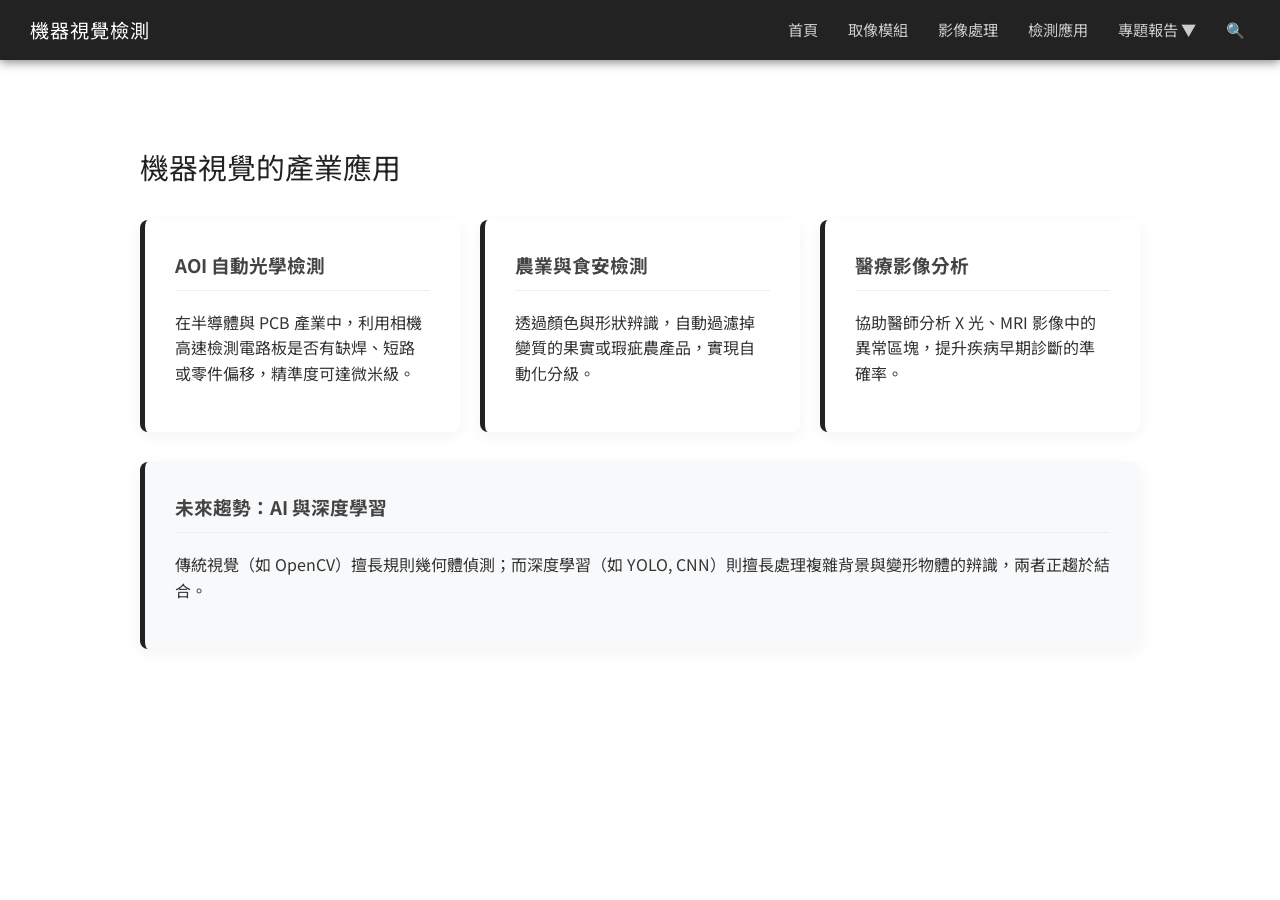
==== application.html @ 8b56d383 "Add files via upload" ====
<!DOCTYPE html>
<html lang="zh-TW">
<head>
  <meta charset="UTF-8">
  <meta name="viewport" content="width=device-width, initial-scale=1.0">
  <title>檢測應用 - 機器視覺檢測</title>
  <link rel="stylesheet" href="style.css">
  <link href="https://fonts.googleapis.com/css2?family=Noto+Sans+TC:wght@400;700&display=swap" rel="stylesheet">
</head>
<body>

  <nav class="navbar">
    <div class="logo">機器視覺檢測</div>
    <div class="hamburger" onclick="toggleMenu()">
      <span></span>
      <span></span>
      <span></span>
    </div>
    <ul class="nav-links" id="navLinks">
      <li><a href="index.html">首頁</a></li>
      <li><a href="module.html">取像模組</a></li>
      <li><a href="processing.html">影像處理</a></li>
      <li><a href="application.html">檢測應用</a></li>
      <li class="dropdown">
        <a href="report.html" class="dropdown-toggle">專題報告 <span>▼</span></a>
        <ul class="dropdown-menu">
          <li><a href="report.html#item1">檢測物件</a></li>
          <li><a href="report.html#item2">檢測方法</a></li>
          <li><a href="report.html#item3">檢測流程</a></li>
          <li><a href="report.html#item4">影像處理</a></li>
          <li><a href="report.html#item5">檢測結果</a></li>
          <li><a href="report.html#item6">專題應用</a></li>
          <li><a href="report.html#item7">課程相關</a></li>
          <li><a href="report.html#item8">心得&貢獻</a></li>
          <li><a href="report.html#item9">參考資料</a></li>
          </ul>
      </li>
      <li><a href="#search" class="search-icon">🔍</a></li>
    </ul>
  </nav>

  <section class="content-section">
    <div class="container">
        <h2 class="section-title">機器視覺的產業應用</h2>
        
        <div class="tech-grid">
            <div class="info-card">
                <h3>AOI 自動光學檢測</h3>
                <p>在半導體與 PCB 產業中，利用相機高速檢測電路板是否有缺焊、短路或零件偏移，精準度可達微米級。</p>
            </div>
            <div class="info-card">
                <h3>農業與食安檢測</h3>
                <p>透過顏色與形狀辨識，自動過濾掉變質的果實或瑕疵農產品，實現自動化分級。</p>
            </div>
            <div class="info-card">
                <h3>醫療影像分析</h3>
                <p>協助醫師分析 X 光、MRI 影像中的異常區塊，提升疾病早期診斷的準確率。</p>
            </div>
        </div>

        <div class="info-card" style="background-color: #f8f9fa;">
            <h3>未來趨勢：AI 與深度學習</h3>
            <p>傳統視覺（如 OpenCV）擅長規則幾何體偵測；而深度學習（如 YOLO, CNN）則擅長處理複雜背景與變形物體的辨識，兩者正趨於結合。</p>
        </div>
    </div>
  </section>

  <script src="script.js"></script>
</body>
</html>
---- style.css ----
/* --- 全域設定 --- */
:root {
    --nav-bg: #222222; /* 導覽列深色背景 */
    --nav-text: #FFFFFF; /* 導覽列文字顏色 */
    --bg-color: #FFFFFF; /* 網頁主要白底 */
    --text-color: #333333; /* 內文深灰 */
    --nav-height: 60px; /* 稍微調低導覽列高度 */
}

body {
    font-family: 'Noto Sans TC', 'Nunito', sans-serif;
    margin: 0;
    padding: 0;
    background-color: var(--bg-color);
    color: var(--text-color);
    line-height: 1.6;
    padding-top: var(--nav-height); 
}

h1, h2, h3 {
    font-weight: 700;
    color: #222222;
}

img {
    max-width: 100%;
}

/* --- 導覽列 (Navbar) --- */
.navbar {
    position: fixed;
    top: 0;
    width: 100%;
    height: var(--nav-height);
    background-color: var(--nav-bg); /* 改為深色 */
    box-shadow: 0 2px 10px rgba(0,0,0,0.5);
    display: flex;
    justify-content: space-between;
    align-items: center;
    padding: 0 30px;
    box-sizing: border-box;
    z-index: 1000;
}

.logo {
    font-size: 1.2rem;
    font-weight: 400; /* 配合原圖，字體不用太粗 */
    color: var(--nav-text);
    letter-spacing: 1px;
}

.nav-links {
    list-style: none;
    display: flex;
    align-items: center;
    margin: 0;
    padding: 0;
}

.nav-links li {
    margin-left: 20px;
}

.nav-links a {
    text-decoration: none;
    color: #cccccc; /* 淺灰色 */
    font-size: 0.95rem;
    transition: color 0.3s;
    padding: 10px 5px;
}

.nav-links a:hover {
    color: var(--nav-text); /* hover時變純白 */
}

/* --- 下拉式選單 (Dropdown) --- */
.dropdown {
    position: relative;
}

.dropdown-menu {
    display: none; /* 預設隱藏 */
    position: absolute;
    top: 100%; /* 貼齊選單底部 */
    right: 0; /* 靠右對齊 */
    background-color: #333333; /* 下拉選單深灰色背景 */
    min-width: 150px;
    list-style: none;
    padding: 10px 0;
    margin: 0;
    box-shadow: 0 4px 12px rgba(0,0,0,0.4);
}

.dropdown:hover .dropdown-menu {
    display: block; /* 滑鼠移入時顯示 */
}

.dropdown-menu li {
    margin: 0; /* 清除繼承的 margin */
}

.dropdown-menu a {
    display: block;
    padding: 12px 20px;
    font-size: 0.9rem;
    color: #dddddd;
    transition: background-color 0.2s;
}

.dropdown-menu a:hover {
    background-color: #444444; /* hover時子選單背景變色 */
    color: #ffffff;
}

.search-icon {
    font-size: 1.1rem;
}

/* --- 漢堡按鈕樣式 (手機版) --- */
.hamburger {
    display: none; 
    cursor: pointer;
}

.hamburger span {
    display: block;
    width: 25px;
    height: 3px;
    margin: 5px;
    background-color: var(--nav-text); /* 配合深色背景改為白色 */
    transition: all 0.3s;
}

/* --- Hero 區塊 (打字機背景) --- */
.hero-section {
    /* 請準備一張打字機的圖片，並替換 url 裡面的路徑 */
    /* linear-gradient 用來加上一層半透明黑底，讓白色文字更清楚 */
    background-image: linear-gradient(rgba(0, 0, 0, 0.4), rgba(0, 0, 0, 0.4)), 
                      url('images/index1.jpg');
    background-size: cover;
    background-position: center;
    text-align: center;
    padding: 150px 20px; /* 加大上下間距，製造大圖感 */
}

.hero-section h1 {
    font-size: 3.5rem;
    color: #FFFFFF;
    font-weight: 400;
    letter-spacing: 5px;
    line-height: 1.4;
    text-shadow: 2px 2px 8px rgba(0,0,0,0.5); /* 增加文字陰影避免看不清 */
}

/* --- 簡報與一般內容區塊 --- */
.content-section {
    padding: 60px 20px;
}

.container {
    max-width: 1000px;
    margin: 0 auto;
}

.section-title {
    font-size: 1.8rem;
    margin-bottom: 30px;
    font-weight: normal;
}

/* --- 頁尾 --- */
footer {
    text-align: center;
    padding: 30px;
    background-color: #f5f5f5;
    color: #888;
    font-size: 0.9rem;
    border-top: 1px solid #ddd;
}

/* --- 手機版 RWD --- */
@media (max-width: 768px) {
    .hamburger {
        display: block;
    }

    .nav-links {
        position: fixed;
        right: -100%; 
        top: var(--nav-height);
        height: calc(100vh - var(--nav-height));
        background-color: var(--nav-bg);
        flex-direction: column;
        width: 100%;
        padding-top: 20px;
        transition: transform 0.3s ease-in-out;
    }

    .nav-links.active {
        transform: translateX(-100%);
    }

    .nav-links li {
        margin: 15px 0;
        text-align: center;
    }
    
    .dropdown-menu {
        position: static; /* 手機版展開在選單內 */
        box-shadow: none;
        background-color: #1a1a1a;
    }

    .hero-section h1 {
        font-size: 2.5rem;
    }
}

.info-card {
    background: #fff;
    border-radius: 8px;
    box-shadow: 0 4px 15px rgba(0,0,0,0.05);
    padding: 30px;
    margin-bottom: 30px;
    border-left: 5px solid var(--nav-bg); /* 使用導覽列深色作為點綴 */
}

.info-card h3 {
    margin-top: 0;
    color: #444;
    border-bottom: 1px solid #eee;
    padding-bottom: 10px;
}

.tech-grid {
    display: grid;
    grid-template-columns: repeat(auto-fit, minmax(300px, 1fr));
    gap: 20px;
    margin-top: 20px;
}

.step-number {
    display: inline-block;
    width: 30px;
    height: 30px;
    background-color: var(--nav-bg);
    color: white;
    text-align: center;
    line-height: 30px;
    border-radius: 50%;
    margin-right: 10px;
}

.code-snippet {
    background: #2d2d2d;
    color: #ccc;
    padding: 15px;
    border-radius: 5px;
    font-family: 'Courier New', Courier, monospace;
    font-size: 0.9rem;
    overflow-x: auto;
}

/* 用於展示處理流程的 Grid 容器 */
.process-grid {
    display: grid;
    grid-template-columns: repeat(auto-fit, minmax(200px, 1fr));
    gap: 15px;
    margin: 20px 0;
}

/* 單個處理步驟的圖片與文字框 */
.process-step {
    border: 1px solid #ddd;
    border-radius: 5px;
    padding: 10px;
    text-align: center;
    background-color: #fcfcfc;
}

.process-step img {
    max-width: 100%;
    height: auto;
    border-radius: 3px;
    margin-bottom: 8px;
}

.process-step p {
    font-size: 0.85rem;
    color: #666;
    margin: 0;
}

/* 示意圖 (Diagram) 的專用容器 */
.diagram-container {
    text-align: center;
    margin: 25px 0;
    padding: 15px;
    background: #fdfdfd;
    border: 1px dashed #ccc;
    border-radius: 8px;
}

.diagram-container img {
    max-width: 80%; /* 示意圖不要過大 */
    height: auto;
}

.diagram-caption {
    font-size: 0.9rem;
    color: var(--nav-bg); /* 使用導覽列深色 */
    margin-top: 10px;
    font-weight: bold;
}

.target-dice-img {
    width: 300px;         /* 你可以根據需求調整寬度，例如 250px 或 400px */
    height: auto;         /* 這會確保圖片根據寬度等比例縮放，不會變形 */
    display: block;       /* 讓圖片成為塊級元素 */
    margin: 10px auto;    /* 置中對齊，並保有上下間距 */
    border-radius: 8px;   /* 選擇性：加上圓角讓視覺更柔和 */
    box-shadow: 0 4px 8px rgba(0,0,0,0.1); /* 選擇性：加上淡淡的陰影增加質感 */
}
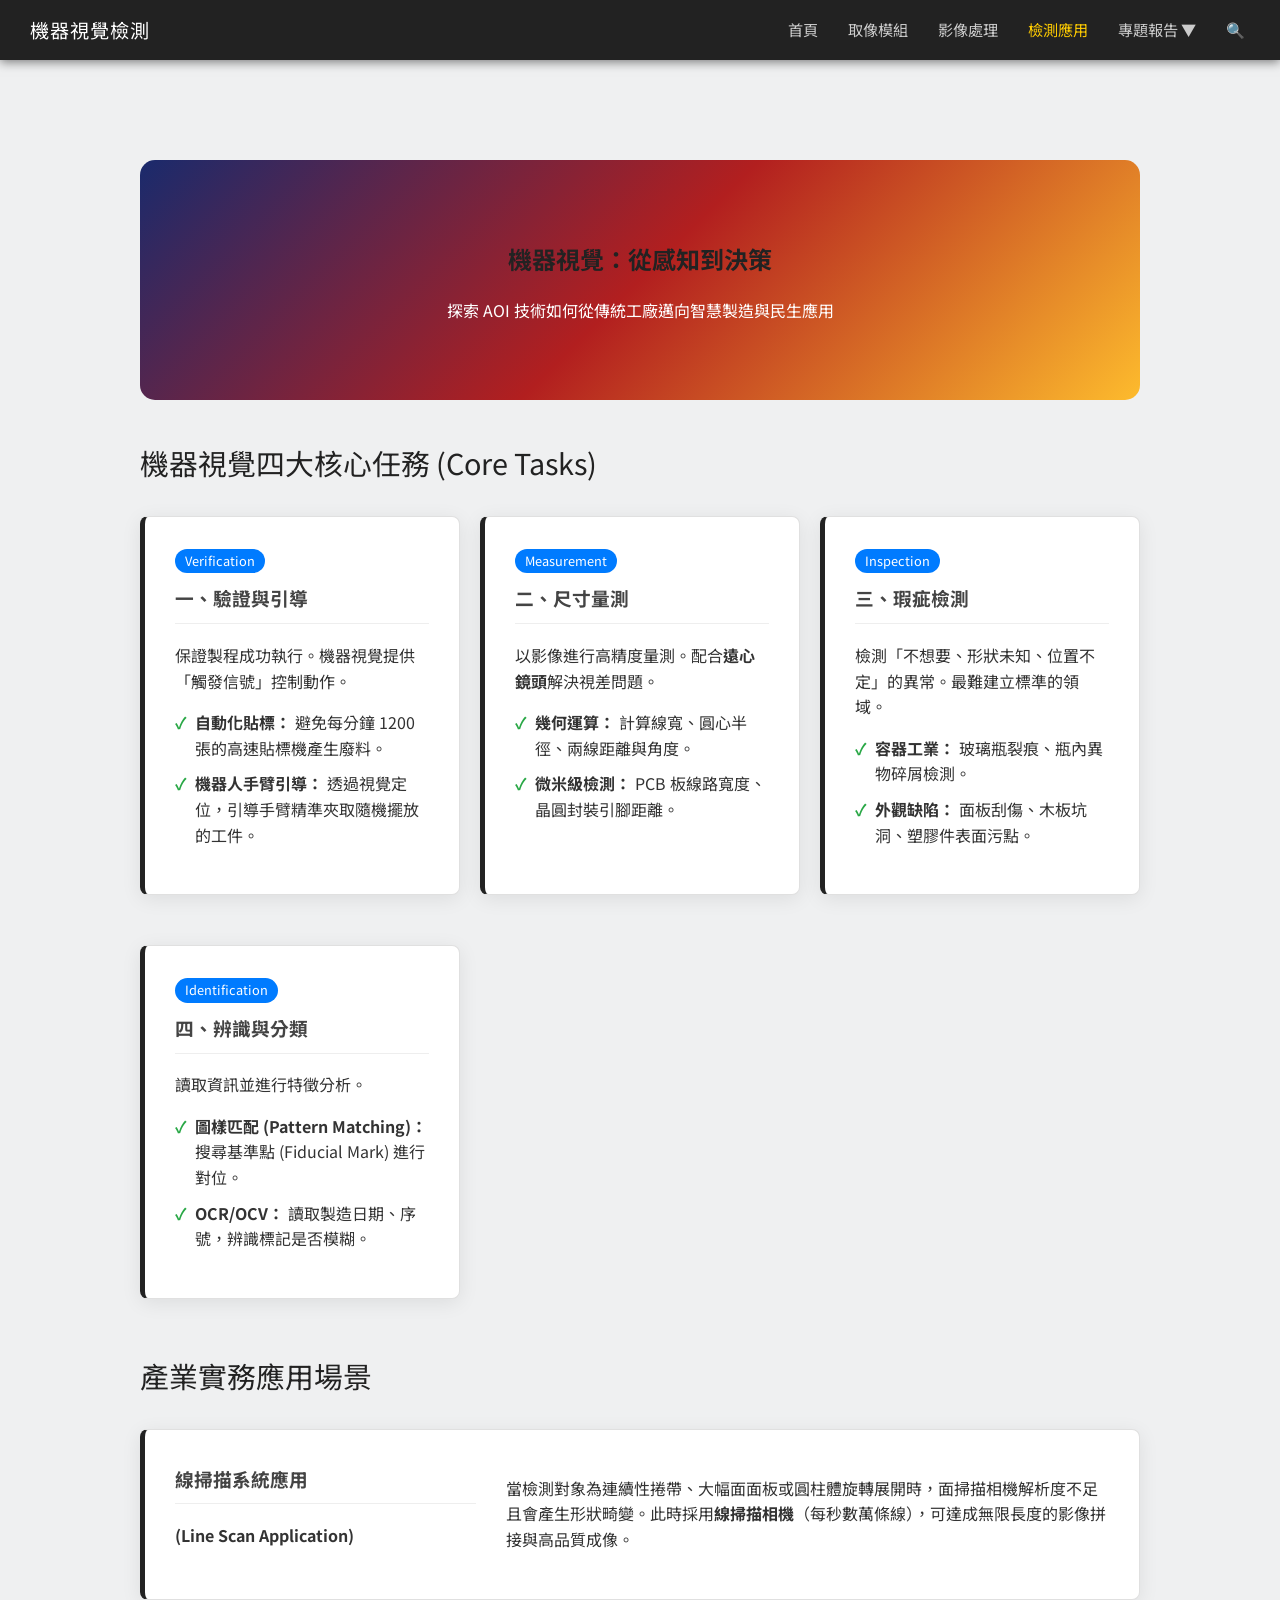
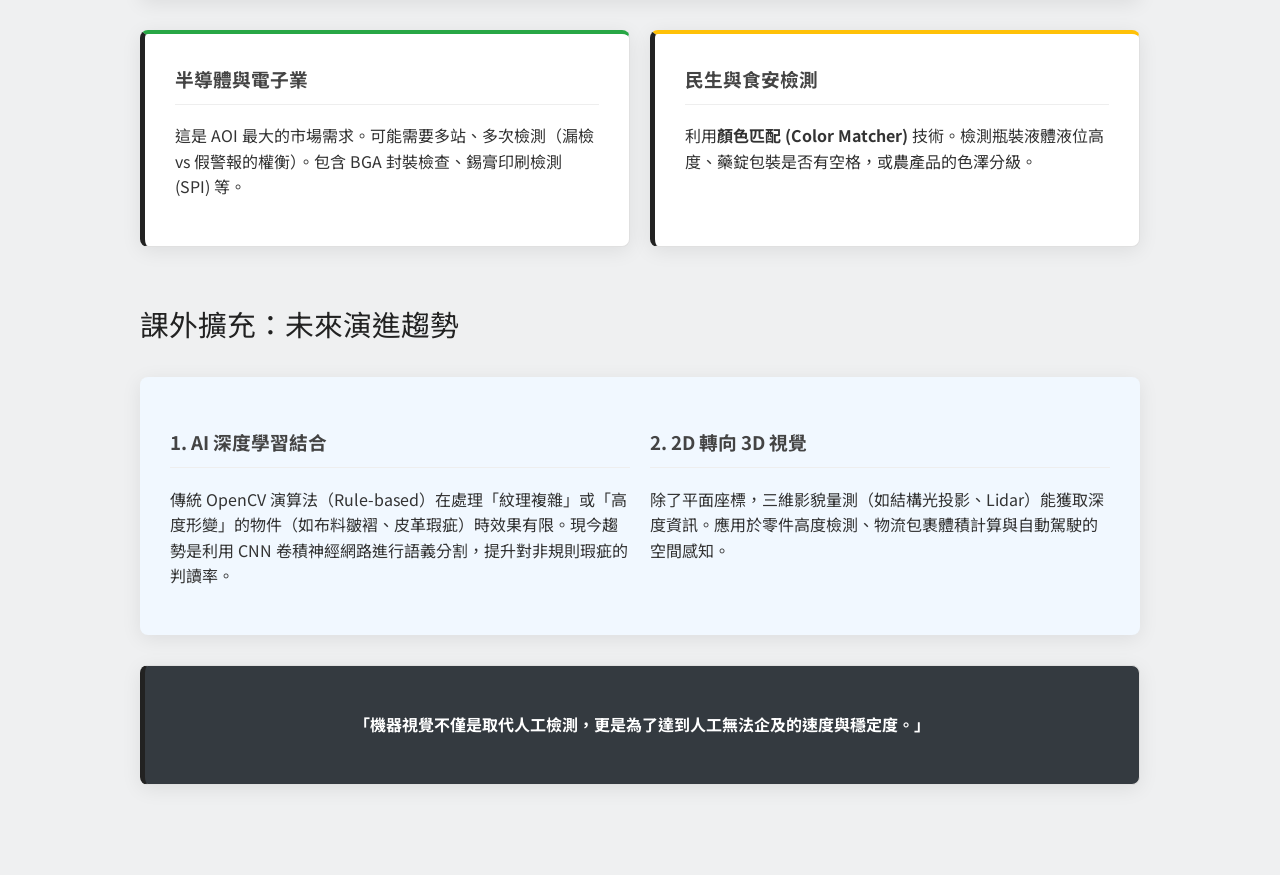
==== commit 4f2d1b77: "Add files via upload" ====
--- a/application.html
+++ b/application.html
@@ -6,6 +6,13 @@
   <title>檢測應用 - 機器視覺檢測</title>
   <link rel="stylesheet" href="style.css">
   <link href="https://fonts.googleapis.com/css2?family=Noto+Sans+TC:wght@400;700&display=swap" rel="stylesheet">
+  <style>
+    .application-header { background: linear-gradient(135deg, #1a2a6c, #b21f1f, #fdbb2d); color: white; padding: 60px 0; text-align: center; border-radius: 15px; margin-bottom: 40px; }
+    .status-badge { display: inline-block; padding: 2px 10px; border-radius: 20px; font-size: 0.8rem; background: #007bff; color: white; margin-bottom: 10px; }
+    .industry-list { list-style: none; padding: 0; }
+    .industry-list li { padding-left: 20px; position: relative; margin-bottom: 10px; }
+    .industry-list li::before { content: '✓'; position: absolute; left: 0; color: #28a745; font-weight: bold; }
+  </style>
 </head>
 <body>
 
@@ -20,7 +27,7 @@
       <li><a href="index.html">首頁</a></li>
       <li><a href="module.html">取像模組</a></li>
       <li><a href="processing.html">影像處理</a></li>
-      <li><a href="application.html">檢測應用</a></li>
+      <li><a href="application.html" style="color: #ffcc00;">檢測應用</a></li>
       <li class="dropdown">
         <a href="report.html" class="dropdown-toggle">專題報告 <span>▼</span></a>
         <ul class="dropdown-menu">
@@ -33,35 +40,105 @@
           <li><a href="report.html#item7">課程相關</a></li>
           <li><a href="report.html#item8">心得&貢獻</a></li>
           <li><a href="report.html#item9">參考資料</a></li>
-          </ul>
+        </ul>
       </li>
       <li><a href="#search" class="search-icon">🔍</a></li>
     </ul>
   </nav>
 
-  <section class="content-section">
+  <section class="content-section" style="margin-top: 40px;">
     <div class="container">
-        <h2 class="section-title">機器視覺的產業應用</h2>
-        
-        <div class="tech-grid">
-            <div class="info-card">
-                <h3>AOI 自動光學檢測</h3>
-                <p>在半導體與 PCB 產業中，利用相機高速檢測電路板是否有缺焊、短路或零件偏移，精準度可達微米級。</p>
-            </div>
-            <div class="info-card">
-                <h3>農業與食安檢測</h3>
-                <p>透過顏色與形狀辨識，自動過濾掉變質的果實或瑕疵農產品，實現自動化分級。</p>
-            </div>
-            <div class="info-card">
-                <h3>醫療影像分析</h3>
-                <p>協助醫師分析 X 光、MRI 影像中的異常區塊，提升疾病早期診斷的準確率。</p>
-            </div>
+      
+      <div class="application-header">
+        <h1>機器視覺：從感知到決策</h1>
+        <p>探索 AOI 技術如何從傳統工廠邁向智慧製造與民生應用</p>
+      </div>
+
+      <h2 class="section-title">機器視覺四大核心任務 (Core Tasks)</h2>
+      <div class="tech-grid">
+        <div class="info-card">
+          <div class="status-badge">Verification</div>
+          <h3>一、驗證與引導</h3>
+          <p>保證製程成功執行。機器視覺提供「觸發信號」控制動作。</p>
+          <ul class="industry-list">
+            <li><strong>自動化貼標：</strong> 避免每分鐘 1200 張的高速貼標機產生廢料。</li>
+            <li><strong>機器人手臂引導：</strong> 透過視覺定位，引導手臂精準夾取隨機擺放的工件。</li>
+          </ul>
         </div>
 
-        <div class="info-card" style="background-color: #f8f9fa;">
-            <h3>未來趨勢：AI 與深度學習</h3>
-            <p>傳統視覺（如 OpenCV）擅長規則幾何體偵測；而深度學習（如 YOLO, CNN）則擅長處理複雜背景與變形物體的辨識，兩者正趨於結合。</p>
+        <div class="info-card">
+          <div class="status-badge">Measurement</div>
+          <h3>二、尺寸量測</h3>
+          <p>以影像進行高精度量測。配合<strong>遠心鏡頭</strong>解決視差問題。</p>
+          <ul class="industry-list">
+            <li><strong>幾何運算：</strong> 計算線寬、圓心半徑、兩線距離與角度。</li>
+            <li><strong>微米級檢測：</strong> PCB 板線路寬度、晶圓封裝引腳距離。</li>
+          </ul>
         </div>
+
+        <div class="info-card">
+          <div class="status-badge">Inspection</div>
+          <h3>三、瑕疵檢測</h3>
+          <p>檢測「不想要、形狀未知、位置不定」的異常。最難建立標準的領域。</p>
+          <ul class="industry-list">
+            <li><strong>容器工業：</strong> 玻璃瓶裂痕、瓶內異物碎屑檢測。</li>
+            <li><strong>外觀缺陷：</strong> 面板刮傷、木板坑洞、塑膠件表面污點。</li>
+          </ul>
+        </div>
+
+        <div class="info-card">
+          <div class="status-badge">Identification</div>
+          <h3>四、辨識與分類</h3>
+          <p>讀取資訊並進行特徵分析。</p>
+          <ul class="industry-list">
+            <li><strong>圖樣匹配 (Pattern Matching)：</strong> 搜尋基準點 (Fiducial Mark) 進行對位。</li>
+            <li><strong>OCR/OCV：</strong> 讀取製造日期、序號，辨識標記是否模糊。</li>
+          </ul>
+        </div>
+      </div>
+
+      <h2 class="section-title">產業實務應用場景</h2>
+      <div class="info-card">
+        <div style="display: grid; grid-template-columns: 1fr 2fr; gap: 30px; align-items: center;">
+          <div>
+            <h3>線掃描系統應用</h3>
+            <p><strong>(Line Scan Application)</strong></p>
+          </div>
+          <div>
+            <p>當檢測對象為連續性捲帶、大幅面面板或圓柱體旋轉展開時，面掃描相機解析度不足且會產生形狀畸變。此時採用<strong>線掃描相機</strong>（每秒數萬條線），可達成無限長度的影像拼接與高品質成像。</p>
+          </div>
+        </div>
+      </div>
+
+      <div class="tech-grid">
+        <div class="info-card" style="border-top: 4px solid #28a745;">
+          <h3>半導體與電子業</h3>
+          <p>這是 AOI 最大的市場需求。可能需要多站、多次檢測（漏檢 vs 假警報的權衡）。包含 BGA 封裝檢查、錫膏印刷檢測 (SPI) 等。</p>
+        </div>
+        <div class="info-card" style="border-top: 4px solid #ffc107;">
+          <h3>民生與食安檢測</h3>
+          <p>利用<strong>顏色匹配 (Color Matcher)</strong> 技術。檢測瓶裝液體液位高度、藥錠包裝是否有空格，或農產品的色澤分級。</p>
+        </div>
+      </div>
+
+      <h2 class="section-title">課外擴充：未來演進趨勢</h2>
+      <div class="info-card" style="background-color: #f1f8ff; border: none;">
+        <div class="tech-grid">
+          <div>
+            <h3>1. AI 深度學習結合</h3>
+            <p>傳統 OpenCV 演算法（Rule-based）在處理「紋理複雜」或「高度形變」的物件（如布料皺褶、皮革瑕疵）時效果有限。現今趨勢是利用 CNN 卷積神經網路進行語義分割，提升對非規則瑕疵的判讀率。</p>
+          </div>
+          <div>
+            <h3>2. 2D 轉向 3D 視覺</h3>
+            <p>除了平面座標，三維影貌量測（如結構光投影、Lidar）能獲取深度資訊。應用於零件高度檢測、物流包裹體積計算與自動駕駛的空間感知。</p>
+          </div>
+        </div>
+      </div>
+
+      <div class="info-card" style="background: #343a40; color: #fff; text-align: center;">
+        <p><strong>「機器視覺不僅是取代人工檢測，更是為了達到人工無法企及的速度與穩定度。」</strong></p>
+      </div>
+
     </div>
   </section>
 
--- a/style.css
+++ b/style.css
@@ -11,7 +11,7 @@
     font-family: 'Noto Sans TC', 'Nunito', sans-serif;
     margin: 0;
     padding: 0;
-    background-color: var(--bg-color);
+    background-color: #eff0f1;
     color: var(--text-color);
     line-height: 1.6;
     padding-top: var(--nav-height); 
@@ -217,12 +217,19 @@
 }
 
 .info-card {
-    background: #fff;
+    background-color: #ffffff; /* 確保卡片是純白色 */
+    border: 1px solid #e0e0e0; /* 加上極淺的灰色邊框 */
     border-radius: 8px;
-    box-shadow: 0 4px 15px rgba(0,0,0,0.05);
+    box-shadow: 0 4px 20px rgba(0, 0, 0, 0.08); /* 放大陰影範圍，但顏色放輕 */
     padding: 30px;
     margin-bottom: 30px;
-    border-left: 5px solid var(--nav-bg); /* 使用導覽列深色作為點綴 */
+    border-left: 5px solid var(--nav-bg); /* 保留原本的左側裝飾線 */
+}
+
+.info-card:hover {
+    transform: translateY(-5px); /* 卡片微幅上移 */
+    box-shadow: 0 12px 30px rgba(0, 0, 0, 0.15); /* 陰影變得更大更深 */
+    transition: all 0.3s ease; /* 讓動畫過渡更滑順 */
 }
 
 .info-card h3 {
@@ -320,4 +327,191 @@
     margin: 10px auto;    /* 置中對齊，並保有上下間距 */
     border-radius: 8px;   /* 選擇性：加上圓角讓視覺更柔和 */
     box-shadow: 0 4px 8px rgba(0,0,0,0.1); /* 選擇性：加上淡淡的陰影增加質感 */
+}
+
+.spec-table {
+    width: 100%;
+    border-collapse: collapse;
+    margin: 20px 0;
+    background: #fff;
+}
+.spec-table th, .spec-table td {
+    border: 1px solid #ddd;
+    padding: 12px;
+    text-align: left;
+}
+.spec-table th {
+    background-color: var(--nav-bg);
+    color: white;
+}
+.formula-card {
+    background: #f4f4f4;
+    padding: 20px;
+    border-radius: 8px;
+    text-align: center;
+    margin: 20px 0;
+    border: 1px solid #ddd;
+}
+.highlight-text {
+    color: #d9534f;
+    font-weight: bold;
+}
+
+/* ==========================================
+   全新模組標頭 (Dashboard Style Hero)
+   ========================================== */
+.module-hero-card {
+    position: relative;
+    background: #ffffff;
+    max-width: 1100px; /* 限制最大寬度，避免左右拉太開 */
+    margin: 40px auto;
+    padding: 50px 40px;
+    border-radius: 24px;
+    box-shadow: 0 10px 40px rgba(0, 0, 0, 0.04); /* 高級的超柔和陰影 */
+    border: 1px solid #f1f5f9;
+    overflow: hidden;
+}
+
+/* 現代科技感：點陣背景 */
+.module-hero-bg-dots {
+    position: absolute;
+    top: 0; left: 0; right: 0; bottom: 0;
+    background-image: radial-gradient(#cbd5e1 1.5px, transparent 1.5px);
+    background-size: 24px 24px;
+    opacity: 0.3;
+    pointer-events: none;
+}
+
+.relative-z {
+    position: relative;
+    z-index: 2;
+}
+
+/* 麵包屑美化 */
+.breadcrumb {
+    font-size: 0.9rem;
+    font-weight: 500;
+    margin-bottom: 25px;
+    color: #94a3b8;
+}
+.breadcrumb a {
+    color: #475569;
+    text-decoration: none;
+    transition: color 0.2s;
+}
+.breadcrumb a:hover { color: #475569; }
+.breadcrumb .divider { margin: 0 8px; color: #cbd5e1; }
+.breadcrumb .current { color: #475569; }
+
+/* 左右排版對齊 */
+.module-hero-content {
+    display: flex;
+    justify-content: space-between;
+    align-items: center;
+    gap: 40px;
+}
+
+.hero-text-area {
+    flex: 1;
+}
+
+/* 精緻的小標籤 */
+.tech-tag {
+    display: inline-block;
+    background: linear-gradient(135deg, #eff6ff 0%, #e0e7ff 100%);
+    color: #3b82f6;
+    padding: 6px 16px;
+    border-radius: 20px;
+    font-size: 0.85rem;
+    font-weight: 800;
+    letter-spacing: 0.5px;
+    margin-bottom: 15px;
+    border: 1px solid #bfdbfe;
+}
+
+/* 標題與漸層文字 */
+.page-title {
+    font-size: 2.8rem;
+    font-weight: 800;
+    color: #0f172a;
+    margin: 0 0 15px 0;
+    line-height: 1.2;
+}
+.gradient-text {
+    background: linear-gradient(135deg, #2563eb, #8b5cf6); /* 藍轉紫的漸層 */
+    -webkit-background-clip: text; /* 針對 WebKit 核心瀏覽器 */
+    background-clip: text;
+    -webkit-text-fill-color: transparent;
+}
+
+.page-subtitle {
+    font-size: 1.15rem;
+    color: #64748b;
+    line-height: 1.6;
+    max-width: 600px;
+    margin: 0;
+}
+
+/* --- 右側數據卡片區 --- */
+.hero-stats-area {
+    display: flex;
+    flex-direction: column;
+    gap: 15px;
+    min-width: 280px;
+}
+
+.stat-mini-card {
+    display: flex;
+    align-items: center;
+    background: #f8fafc;
+    padding: 16px 20px;
+    border-radius: 16px;
+    border: 1px solid #e2e8f0;
+    transition: all 0.3s ease;
+}
+.stat-mini-card:hover {
+    transform: translateX(-5px); /* 滑鼠游標移過去會往左浮動 */
+    background: #ffffff;
+    box-shadow: 0 10px 20px rgba(0,0,0,0.05);
+    border-color: #cbd5e1;
+}
+
+.stat-icon {
+    font-size: 2rem;
+    margin-right: 15px;
+    background: #ffffff;
+    padding: 10px;
+    border-radius: 12px;
+    box-shadow: 0 2px 10px rgba(0,0,0,0.02);
+}
+
+.stat-info {
+    display: flex;
+    flex-direction: column;
+}
+
+.stat-value {
+    font-size: 1.1rem;
+    font-weight: 800;
+    color: #1e293b;
+}
+
+.stat-label {
+    font-size: 0.85rem;
+    color: #64748b;
+    margin-top: 2px;
+}
+
+/* 手機版適應 */
+@media (max-width: 850px) {
+    .module-hero-content {
+        flex-direction: column;
+        align-items: flex-start;
+    }
+    .hero-stats-area {
+        width: 100%;
+        flex-direction: row;
+        flex-wrap: wrap;
+    }
+    .stat-mini-card { flex: 1; min-width: 200px; }
 }
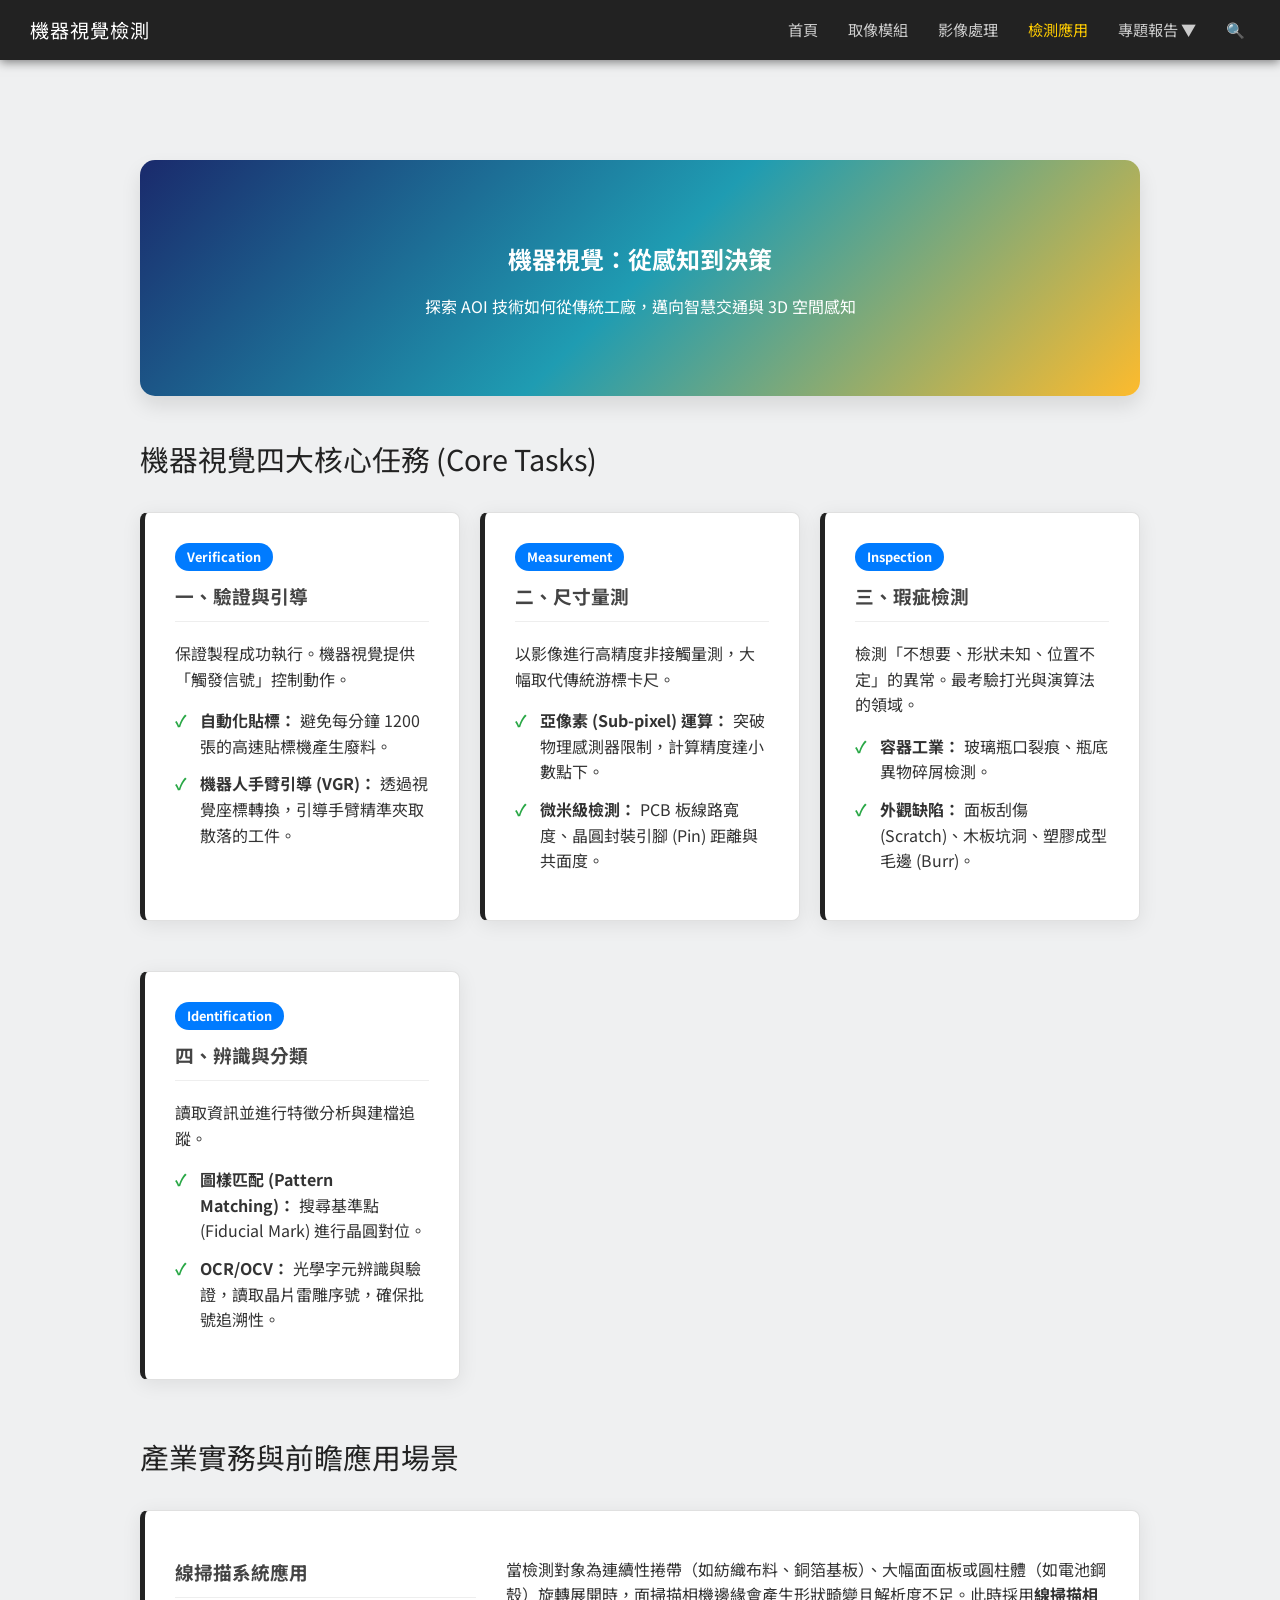
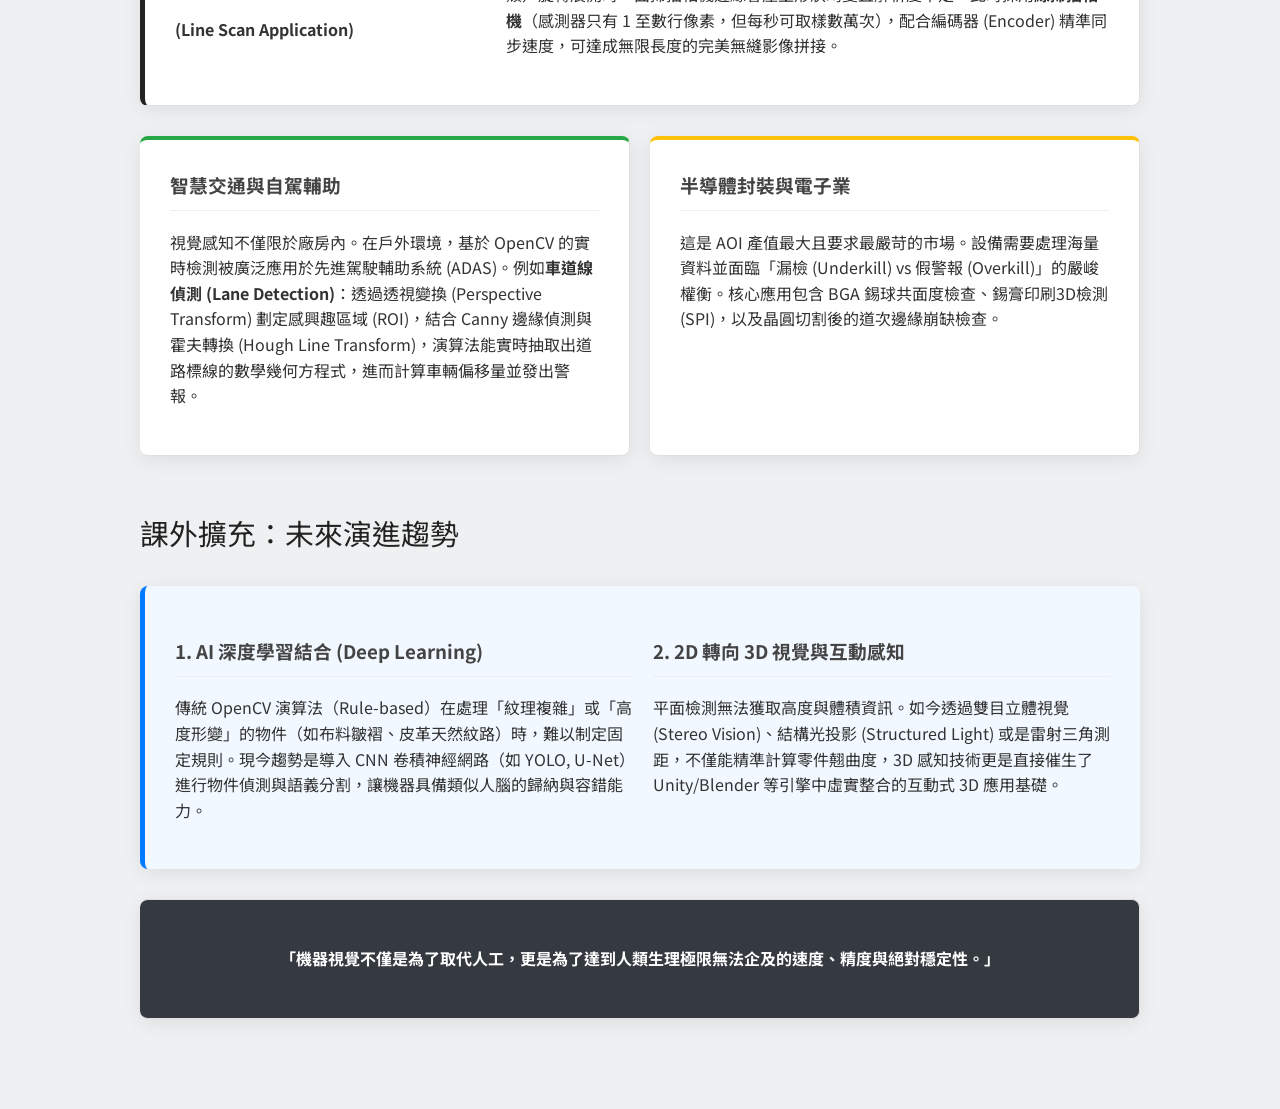
==== commit 57a3ff83: "Add files via upload" ====
--- a/application.html
+++ b/application.html
@@ -6,13 +6,6 @@
   <title>檢測應用 - 機器視覺檢測</title>
   <link rel="stylesheet" href="style.css">
   <link href="https://fonts.googleapis.com/css2?family=Noto+Sans+TC:wght@400;700&display=swap" rel="stylesheet">
-  <style>
-    .application-header { background: linear-gradient(135deg, #1a2a6c, #b21f1f, #fdbb2d); color: white; padding: 60px 0; text-align: center; border-radius: 15px; margin-bottom: 40px; }
-    .status-badge { display: inline-block; padding: 2px 10px; border-radius: 20px; font-size: 0.8rem; background: #007bff; color: white; margin-bottom: 10px; }
-    .industry-list { list-style: none; padding: 0; }
-    .industry-list li { padding-left: 20px; position: relative; margin-bottom: 10px; }
-    .industry-list li::before { content: '✓'; position: absolute; left: 0; color: #28a745; font-weight: bold; }
-  </style>
 </head>
 <body>
 
@@ -27,31 +20,28 @@
       <li><a href="index.html">首頁</a></li>
       <li><a href="module.html">取像模組</a></li>
       <li><a href="processing.html">影像處理</a></li>
-      <li><a href="application.html" style="color: #ffcc00;">檢測應用</a></li>
+      <li><a href="application.html" class="active-link">檢測應用</a></li>
       <li class="dropdown">
         <a href="report.html" class="dropdown-toggle">專題報告 <span>▼</span></a>
         <ul class="dropdown-menu">
           <li><a href="report.html#item1">檢測物件</a></li>
           <li><a href="report.html#item2">檢測方法</a></li>
           <li><a href="report.html#item3">檢測流程</a></li>
-          <li><a href="report.html#item4">影像處理</a></li>
+          <li><a href="report.html#item4">資料前處理</a></li>
           <li><a href="report.html#item5">檢測結果</a></li>
           <li><a href="report.html#item6">專題應用</a></li>
-          <li><a href="report.html#item7">課程相關</a></li>
-          <li><a href="report.html#item8">心得&貢獻</a></li>
-          <li><a href="report.html#item9">參考資料</a></li>
         </ul>
       </li>
       <li><a href="#search" class="search-icon">🔍</a></li>
     </ul>
   </nav>
 
-  <section class="content-section" style="margin-top: 40px;">
+  <section class="content-section mt-40">
     <div class="container">
       
       <div class="application-header">
         <h1>機器視覺：從感知到決策</h1>
-        <p>探索 AOI 技術如何從傳統工廠邁向智慧製造與民生應用</p>
+        <p>探索 AOI 技術如何從傳統工廠，邁向智慧交通與 3D 空間感知</p>
       </div>
 
       <h2 class="section-title">機器視覺四大核心任務 (Core Tasks)</h2>
@@ -62,81 +52,82 @@
           <p>保證製程成功執行。機器視覺提供「觸發信號」控制動作。</p>
           <ul class="industry-list">
             <li><strong>自動化貼標：</strong> 避免每分鐘 1200 張的高速貼標機產生廢料。</li>
-            <li><strong>機器人手臂引導：</strong> 透過視覺定位，引導手臂精準夾取隨機擺放的工件。</li>
+            <li><strong>機器人手臂引導 (VGR)：</strong> 透過視覺座標轉換，引導手臂精準夾取散落的工件。</li>
           </ul>
         </div>
 
         <div class="info-card">
           <div class="status-badge">Measurement</div>
           <h3>二、尺寸量測</h3>
-          <p>以影像進行高精度量測。配合<strong>遠心鏡頭</strong>解決視差問題。</p>
+          <p>以影像進行高精度非接觸量測，大幅取代傳統游標卡尺。</p>
           <ul class="industry-list">
-            <li><strong>幾何運算：</strong> 計算線寬、圓心半徑、兩線距離與角度。</li>
-            <li><strong>微米級檢測：</strong> PCB 板線路寬度、晶圓封裝引腳距離。</li>
+            <li><strong>亞像素 (Sub-pixel) 運算：</strong> 突破物理感測器限制，計算精度達小數點下。</li>
+            <li><strong>微米級檢測：</strong> PCB 板線路寬度、晶圓封裝引腳 (Pin) 距離與共面度。</li>
           </ul>
         </div>
 
         <div class="info-card">
           <div class="status-badge">Inspection</div>
           <h3>三、瑕疵檢測</h3>
-          <p>檢測「不想要、形狀未知、位置不定」的異常。最難建立標準的領域。</p>
+          <p>檢測「不想要、形狀未知、位置不定」的異常。最考驗打光與演算法的領域。</p>
           <ul class="industry-list">
-            <li><strong>容器工業：</strong> 玻璃瓶裂痕、瓶內異物碎屑檢測。</li>
-            <li><strong>外觀缺陷：</strong> 面板刮傷、木板坑洞、塑膠件表面污點。</li>
+            <li><strong>容器工業：</strong> 玻璃瓶口裂痕、瓶底異物碎屑檢測。</li>
+            <li><strong>外觀缺陷：</strong> 面板刮傷 (Scratch)、木板坑洞、塑膠成型毛邊 (Burr)。</li>
           </ul>
         </div>
 
         <div class="info-card">
           <div class="status-badge">Identification</div>
           <h3>四、辨識與分類</h3>
-          <p>讀取資訊並進行特徵分析。</p>
+          <p>讀取資訊並進行特徵分析與建檔追蹤。</p>
           <ul class="industry-list">
-            <li><strong>圖樣匹配 (Pattern Matching)：</strong> 搜尋基準點 (Fiducial Mark) 進行對位。</li>
-            <li><strong>OCR/OCV：</strong> 讀取製造日期、序號，辨識標記是否模糊。</li>
+            <li><strong>圖樣匹配 (Pattern Matching)：</strong> 搜尋基準點 (Fiducial Mark) 進行晶圓對位。</li>
+            <li><strong>OCR/OCV：</strong> 光學字元辨識與驗證，讀取晶片雷雕序號，確保批號追溯性。</li>
           </ul>
         </div>
       </div>
 
-      <h2 class="section-title">產業實務應用場景</h2>
+      <h2 class="section-title">產業實務與前瞻應用場景</h2>
+      
       <div class="info-card">
-        <div style="display: grid; grid-template-columns: 1fr 2fr; gap: 30px; align-items: center;">
+        <div class="grid-1-2">
           <div>
             <h3>線掃描系統應用</h3>
             <p><strong>(Line Scan Application)</strong></p>
           </div>
           <div>
-            <p>當檢測對象為連續性捲帶、大幅面面板或圓柱體旋轉展開時，面掃描相機解析度不足且會產生形狀畸變。此時採用<strong>線掃描相機</strong>（每秒數萬條線），可達成無限長度的影像拼接與高品質成像。</p>
+            <p>當檢測對象為連續性捲帶（如紡織布料、銅箔基板）、大幅面面板或圓柱體（如電池鋼殼）旋轉展開時，面掃描相機邊緣會產生形狀畸變且解析度不足。此時採用<strong>線掃描相機</strong>（感測器只有 1 至數行像素，但每秒可取樣數萬次），配合編碼器 (Encoder) 精準同步速度，可達成無限長度的完美無縫影像拼接。</p>
           </div>
         </div>
       </div>
 
       <div class="tech-grid">
-        <div class="info-card" style="border-top: 4px solid #28a745;">
-          <h3>半導體與電子業</h3>
-          <p>這是 AOI 最大的市場需求。可能需要多站、多次檢測（漏檢 vs 假警報的權衡）。包含 BGA 封裝檢查、錫膏印刷檢測 (SPI) 等。</p>
+        <div class="info-card card-green-top">
+          <h3>智慧交通與自駕輔助</h3>
+          <p>視覺感知不僅限於廠房內。在戶外環境，基於 OpenCV 的實時檢測被廣泛應用於先進駕駛輔助系統 (ADAS)。例如<strong>車道線偵測 (Lane Detection)</strong>：透過透視變換 (Perspective Transform) 劃定感興趣區域 (ROI)，結合 Canny 邊緣偵測與霍夫轉換 (Hough Line Transform)，演算法能實時抽取出道路標線的數學幾何方程式，進而計算車輛偏移量並發出警報。</p>
         </div>
-        <div class="info-card" style="border-top: 4px solid #ffc107;">
-          <h3>民生與食安檢測</h3>
-          <p>利用<strong>顏色匹配 (Color Matcher)</strong> 技術。檢測瓶裝液體液位高度、藥錠包裝是否有空格，或農產品的色澤分級。</p>
+        <div class="info-card card-yellow-top">
+          <h3>半導體封裝與電子業</h3>
+          <p>這是 AOI 產值最大且要求最嚴苛的市場。設備需要處理海量資料並面臨「漏檢 (Underkill) vs 假警報 (Overkill)」的嚴峻權衡。核心應用包含 BGA 錫球共面度檢查、錫膏印刷3D檢測 (SPI)，以及晶圓切割後的道次邊緣崩缺檢查。</p>
         </div>
       </div>
 
       <h2 class="section-title">課外擴充：未來演進趨勢</h2>
-      <div class="info-card" style="background-color: #f1f8ff; border: none;">
+      <div class="info-card card-light-blue">
         <div class="tech-grid">
           <div>
-            <h3>1. AI 深度學習結合</h3>
-            <p>傳統 OpenCV 演算法（Rule-based）在處理「紋理複雜」或「高度形變」的物件（如布料皺褶、皮革瑕疵）時效果有限。現今趨勢是利用 CNN 卷積神經網路進行語義分割，提升對非規則瑕疵的判讀率。</p>
+            <h3>1. AI 深度學習結合 (Deep Learning)</h3>
+            <p>傳統 OpenCV 演算法（Rule-based）在處理「紋理複雜」或「高度形變」的物件（如布料皺褶、皮革天然紋路）時，難以制定固定規則。現今趨勢是導入 CNN 卷積神經網路（如 YOLO, U-Net）進行物件偵測與語義分割，讓機器具備類似人腦的歸納與容錯能力。</p>
           </div>
           <div>
-            <h3>2. 2D 轉向 3D 視覺</h3>
-            <p>除了平面座標，三維影貌量測（如結構光投影、Lidar）能獲取深度資訊。應用於零件高度檢測、物流包裹體積計算與自動駕駛的空間感知。</p>
+            <h3>2. 2D 轉向 3D 視覺與互動感知</h3>
+            <p>平面檢測無法獲取高度與體積資訊。如今透過雙目立體視覺 (Stereo Vision)、結構光投影 (Structured Light) 或是雷射三角測距，不僅能精準計算零件翹曲度，3D 感知技術更是直接催生了 Unity/Blender 等引擎中虛實整合的互動式 3D 應用基礎。</p>
           </div>
         </div>
       </div>
 
-      <div class="info-card" style="background: #343a40; color: #fff; text-align: center;">
-        <p><strong>「機器視覺不僅是取代人工檢測，更是為了達到人工無法企及的速度與穩定度。」</strong></p>
+      <div class="info-card card-dark">
+        <p><strong>「機器視覺不僅是為了取代人工，更是為了達到人類生理極限無法企及的速度、精度與絕對穩定性。」</strong></p>
       </div>
 
     </div>
--- a/style.css
+++ b/style.css
@@ -1,10 +1,11 @@
 /* --- 全域設定 --- */
 :root {
-    --nav-bg: #222222; /* 導覽列深色背景 */
-    --nav-text: #FFFFFF; /* 導覽列文字顏色 */
-    --bg-color: #FFFFFF; /* 網頁主要白底 */
-    --text-color: #333333; /* 內文深灰 */
-    --nav-height: 60px; /* 稍微調低導覽列高度 */
+    --nav-bg: #222222;
+    --nav-text: #FFFFFF;
+    --bg-color: #FFFFFF;
+    --text-color: #333333;
+    --nav-height: 60px;
+    --primary-blue: #007bff;
 }
 
 body {
@@ -17,7 +18,7 @@
     padding-top: var(--nav-height); 
 }
 
-h1, h2, h3 {
+h1, h2, h3, h4 {
     font-weight: 700;
     color: #222222;
 }
@@ -25,6 +26,12 @@
 img {
     max-width: 100%;
 }
+
+/* --- 工具類 (Utility Classes) 取代 Inline Styles --- */
+.mt-40 { margin-top: 40px; }
+.mt-60 { margin-top: 60px; }
+.mb-20 { margin-bottom: 20px; }
+.text-center { text-align: center; }
 
 /* --- 導覽列 (Navbar) --- */
 .navbar {
@@ -32,7 +39,7 @@
     top: 0;
     width: 100%;
     height: var(--nav-height);
-    background-color: var(--nav-bg); /* 改為深色 */
+    background-color: var(--nav-bg);
     box-shadow: 0 2px 10px rgba(0,0,0,0.5);
     display: flex;
     justify-content: space-between;
@@ -44,7 +51,7 @@
 
 .logo {
     font-size: 1.2rem;
-    font-weight: 400; /* 配合原圖，字體不用太粗 */
+    font-weight: 400;
     color: var(--nav-text);
     letter-spacing: 1px;
 }
@@ -57,48 +64,33 @@
     padding: 0;
 }
 
-.nav-links li {
-    margin-left: 20px;
-}
-
+.nav-links li { margin-left: 20px; }
 .nav-links a {
     text-decoration: none;
-    color: #cccccc; /* 淺灰色 */
+    color: #cccccc;
     font-size: 0.95rem;
     transition: color 0.3s;
     padding: 10px 5px;
 }
-
-.nav-links a:hover {
-    color: var(--nav-text); /* hover時變純白 */
-}
+.nav-links a:hover { color: var(--nav-text); }
+.active-link { color: #ffcc00 !important; }
 
 /* --- 下拉式選單 (Dropdown) --- */
-.dropdown {
-    position: relative;
-}
-
+.dropdown { position: relative; }
 .dropdown-menu {
-    display: none; /* 預設隱藏 */
+    display: none;
     position: absolute;
-    top: 100%; /* 貼齊選單底部 */
-    right: 0; /* 靠右對齊 */
-    background-color: #333333; /* 下拉選單深灰色背景 */
+    top: 100%;
+    right: 0;
+    background-color: #333333;
     min-width: 150px;
     list-style: none;
     padding: 10px 0;
     margin: 0;
     box-shadow: 0 4px 12px rgba(0,0,0,0.4);
 }
-
-.dropdown:hover .dropdown-menu {
-    display: block; /* 滑鼠移入時顯示 */
-}
-
-.dropdown-menu li {
-    margin: 0; /* 清除繼承的 margin */
-}
-
+.dropdown:hover .dropdown-menu { display: block; }
+.dropdown-menu li { margin: 0; }
 .dropdown-menu a {
     display: block;
     padding: 12px 20px;
@@ -106,132 +98,64 @@
     color: #dddddd;
     transition: background-color 0.2s;
 }
-
 .dropdown-menu a:hover {
-    background-color: #444444; /* hover時子選單背景變色 */
+    background-color: #444444;
     color: #ffffff;
 }
-
-.search-icon {
-    font-size: 1.1rem;
-}
+.search-icon { font-size: 1.1rem; }
 
 /* --- 漢堡按鈕樣式 (手機版) --- */
-.hamburger {
-    display: none; 
-    cursor: pointer;
-}
-
+.hamburger { display: none; cursor: pointer; }
 .hamburger span {
     display: block;
-    width: 25px;
-    height: 3px;
-    margin: 5px;
-    background-color: var(--nav-text); /* 配合深色背景改為白色 */
+    width: 25px; height: 3px; margin: 5px;
+    background-color: var(--nav-text);
     transition: all 0.3s;
 }
 
-/* --- Hero 區塊 (打字機背景) --- */
+/* --- Hero 區塊 --- */
 .hero-section {
-    /* 請準備一張打字機的圖片，並替換 url 裡面的路徑 */
-    /* linear-gradient 用來加上一層半透明黑底，讓白色文字更清楚 */
-    background-image: linear-gradient(rgba(0, 0, 0, 0.4), rgba(0, 0, 0, 0.4)), 
-                      url('images/index1.jpg');
+    background-image: linear-gradient(rgba(0, 0, 0, 0.4), rgba(0, 0, 0, 0.4)), url('images/index1.jpg');
     background-size: cover;
     background-position: center;
     text-align: center;
-    padding: 150px 20px; /* 加大上下間距，製造大圖感 */
-}
-
+    padding: 150px 20px;
+}
 .hero-section h1 {
     font-size: 3.5rem;
     color: #FFFFFF;
     font-weight: 400;
     letter-spacing: 5px;
     line-height: 1.4;
-    text-shadow: 2px 2px 8px rgba(0,0,0,0.5); /* 增加文字陰影避免看不清 */
+    text-shadow: 2px 2px 8px rgba(0,0,0,0.5);
+}
+.hero-image-border {
+    max-width: 100%;
+    border: 1px solid #ccc;
+    box-shadow: 0 4px 8px rgba(0,0,0,0.1);
+    border-radius: 8px;
 }
 
 /* --- 簡報與一般內容區塊 --- */
-.content-section {
-    padding: 60px 20px;
-}
-
-.container {
-    max-width: 1000px;
-    margin: 0 auto;
-}
-
-.section-title {
-    font-size: 1.8rem;
-    margin-bottom: 30px;
-    font-weight: normal;
-}
-
-/* --- 頁尾 --- */
-footer {
-    text-align: center;
-    padding: 30px;
-    background-color: #f5f5f5;
-    color: #888;
-    font-size: 0.9rem;
-    border-top: 1px solid #ddd;
-}
-
-/* --- 手機版 RWD --- */
-@media (max-width: 768px) {
-    .hamburger {
-        display: block;
-    }
-
-    .nav-links {
-        position: fixed;
-        right: -100%; 
-        top: var(--nav-height);
-        height: calc(100vh - var(--nav-height));
-        background-color: var(--nav-bg);
-        flex-direction: column;
-        width: 100%;
-        padding-top: 20px;
-        transition: transform 0.3s ease-in-out;
-    }
-
-    .nav-links.active {
-        transform: translateX(-100%);
-    }
-
-    .nav-links li {
-        margin: 15px 0;
-        text-align: center;
-    }
-    
-    .dropdown-menu {
-        position: static; /* 手機版展開在選單內 */
-        box-shadow: none;
-        background-color: #1a1a1a;
-    }
-
-    .hero-section h1 {
-        font-size: 2.5rem;
-    }
-}
-
+.content-section { padding: 60px 20px; }
+.container { max-width: 1000px; margin: 0 auto; }
+.section-title { font-size: 1.8rem; margin-bottom: 30px; font-weight: normal; }
+
+/* --- 卡片元件 (Info Cards) --- */
 .info-card {
-    background-color: #ffffff; /* 確保卡片是純白色 */
-    border: 1px solid #e0e0e0; /* 加上極淺的灰色邊框 */
+    background-color: #ffffff;
+    border: 1px solid #e0e0e0;
     border-radius: 8px;
-    box-shadow: 0 4px 20px rgba(0, 0, 0, 0.08); /* 放大陰影範圍，但顏色放輕 */
+    box-shadow: 0 4px 20px rgba(0, 0, 0, 0.08);
     padding: 30px;
     margin-bottom: 30px;
-    border-left: 5px solid var(--nav-bg); /* 保留原本的左側裝飾線 */
-}
-
+    border-left: 5px solid var(--nav-bg);
+    transition: all 0.3s ease;
+}
 .info-card:hover {
-    transform: translateY(-5px); /* 卡片微幅上移 */
-    box-shadow: 0 12px 30px rgba(0, 0, 0, 0.15); /* 陰影變得更大更深 */
-    transition: all 0.3s ease; /* 讓動畫過渡更滑順 */
-}
-
+    transform: translateY(-5px);
+    box-shadow: 0 12px 30px rgba(0, 0, 0, 0.15);
+}
 .info-card h3 {
     margin-top: 0;
     color: #444;
@@ -239,279 +163,157 @@
     padding-bottom: 10px;
 }
 
+/* 卡片變化型 */
+.card-green-top { border-top: 4px solid #28a745; border-left: none; }
+.card-yellow-top { border-top: 4px solid #ffc107; border-left: none; }
+.card-light-blue { background-color: #f1f8ff; border: none; border-left: 5px solid var(--primary-blue); }
+.card-dark { background: #343a40; color: #fff; text-align: center; border-left: none; }
+.card-success { border-left: 5px solid #28a745; background-color: #f0fff0; }
+
+/* --- 網格佈局 --- */
 .tech-grid {
     display: grid;
     grid-template-columns: repeat(auto-fit, minmax(300px, 1fr));
     gap: 20px;
     margin-top: 20px;
 }
-
-.step-number {
-    display: inline-block;
-    width: 30px;
-    height: 30px;
-    background-color: var(--nav-bg);
-    color: white;
-    text-align: center;
-    line-height: 30px;
-    border-radius: 50%;
-    margin-right: 10px;
-}
+.grid-2 { display: grid; grid-template-columns: 1fr 1fr; gap: 20px; }
+.grid-1-2 { display: grid; grid-template-columns: 1fr 2fr; gap: 30px; align-items: center; }
+
+/* --- 列表與標籤 --- */
+.industry-list { list-style: none; padding: 0; }
+.industry-list li { padding-left: 25px; position: relative; margin-bottom: 12px; }
+.industry-list li::before { content: '✓'; position: absolute; left: 0; color: #28a745; font-weight: bold; }
+
+.status-badge {
+    display: inline-block; padding: 4px 12px; border-radius: 20px;
+    font-size: 0.8rem; font-weight: bold; background: var(--primary-blue);
+    color: white; margin-bottom: 10px;
+}
+
+/* --- 應用頁面專屬 --- */
+.application-header {
+    background: linear-gradient(135deg, #1a2a6c, #1f9cb2, #fdbb2d);
+    color: white; padding: 60px 0; text-align: center;
+    border-radius: 15px; margin-bottom: 40px; box-shadow: 0 10px 20px rgba(0,0,0,0.1);
+}
+.application-header h1 { color: white; margin-bottom: 10px; }
+
+/* --- 模組頁面專屬 --- */
+.feature-table { width: 100%; border-collapse: collapse; margin: 15px 0; background: white; }
+.feature-table th, .feature-table td { border: 1px solid #e0e0e0; padding: 12px; text-align: left; }
+.feature-table th { background-color: #f8f9fa; color: #333; font-weight: bold; }
+
+.highlight-box { padding: 15px; border-radius: 8px; margin-top: 10px; }
+.bg-blue { background-color: #f0f7ff; border-left: 4px solid #007bff; }
+.bg-red { background-color: #fff0f0; border-left: 4px solid #dc3545; }
+
+/* --- 影像處理頁面專屬 --- */
+.math-font { font-style: italic; color: #2c3e50; background: #fdf2f2; padding: 2px 5px; border-radius: 3px; font-family: serif;}
+.pipeline-step {
+    border: 2px solid var(--primary-blue); border-radius: 10px;
+    padding: 15px; margin-bottom: 15px; position: relative; background: #fff;
+}
+.pipeline-step::after { content: '▼'; position: absolute; bottom: -20px; left: 50%; color: #ccc; transform: translateX(-50%); }
+.pipeline-step:last-child::after { content: ''; }
+
+.bordered-box { background: #fff; padding: 20px; border: 1px solid #ddd; border-radius: 8px; }
+.dashed-note-card { background: #fdfdfd; border: 1px dashed #666; }
 
 .code-snippet {
-    background: #2d2d2d;
-    color: #ccc;
-    padding: 15px;
-    border-radius: 5px;
-    font-family: 'Courier New', Courier, monospace;
-    font-size: 0.9rem;
-    overflow-x: auto;
-}
-
-/* 用於展示處理流程的 Grid 容器 */
-.process-grid {
-    display: grid;
-    grid-template-columns: repeat(auto-fit, minmax(200px, 1fr));
-    gap: 15px;
-    margin: 20px 0;
-}
-
-/* 單個處理步驟的圖片與文字框 */
-.process-step {
-    border: 1px solid #ddd;
-    border-radius: 5px;
-    padding: 10px;
-    text-align: center;
-    background-color: #fcfcfc;
-}
-
-.process-step img {
-    max-width: 100%;
-    height: auto;
-    border-radius: 3px;
-    margin-bottom: 8px;
-}
-
-.process-step p {
-    font-size: 0.85rem;
-    color: #666;
-    margin: 0;
-}
-
-/* 示意圖 (Diagram) 的專用容器 */
+    background: #1e1e1e; color: #d4d4d4; padding: 15px; border-radius: 8px;
+    font-family: 'Courier New', Courier, monospace; font-size: 0.95rem; overflow-x: auto;
+    border-left: 4px solid var(--primary-blue);
+}
+
+/* --- 流程與示意圖 --- */
+.process-grid { display: grid; grid-template-columns: repeat(auto-fit, minmax(200px, 1fr)); gap: 15px; margin: 20px 0; }
+.process-step { border: 1px solid #ddd; border-radius: 5px; padding: 15px; text-align: center; background-color: #fcfcfc; }
+.process-step img { max-width: 100%; height: auto; border-radius: 3px; margin-bottom: 12px; }
+.process-step p { font-size: 0.9rem; color: #555; margin: 0; }
+
 .diagram-container {
-    text-align: center;
-    margin: 25px 0;
-    padding: 15px;
-    background: #fdfdfd;
-    border: 1px dashed #ccc;
-    border-radius: 8px;
-}
-
-.diagram-container img {
-    max-width: 80%; /* 示意圖不要過大 */
-    height: auto;
-}
-
-.diagram-caption {
-    font-size: 0.9rem;
-    color: var(--nav-bg); /* 使用導覽列深色 */
-    margin-top: 10px;
-    font-weight: bold;
-}
-
-.target-dice-img {
-    width: 300px;         /* 你可以根據需求調整寬度，例如 250px 或 400px */
-    height: auto;         /* 這會確保圖片根據寬度等比例縮放，不會變形 */
-    display: block;       /* 讓圖片成為塊級元素 */
-    margin: 10px auto;    /* 置中對齊，並保有上下間距 */
-    border-radius: 8px;   /* 選擇性：加上圓角讓視覺更柔和 */
-    box-shadow: 0 4px 8px rgba(0,0,0,0.1); /* 選擇性：加上淡淡的陰影增加質感 */
-}
-
-.spec-table {
-    width: 100%;
-    border-collapse: collapse;
-    margin: 20px 0;
-    background: #fff;
-}
-.spec-table th, .spec-table td {
-    border: 1px solid #ddd;
-    padding: 12px;
-    text-align: left;
-}
-.spec-table th {
-    background-color: var(--nav-bg);
-    color: white;
-}
+    text-align: center; margin: 25px 0; padding: 20px;
+    background: #fdfdfd; border: 1px dashed #ccc; border-radius: 8px;
+}
+.diagram-container img { max-width: 80%; height: auto; border-radius: 6px; }
+.diagram-caption { font-size: 0.9rem; color: var(--nav-bg); margin-top: 15px; font-weight: bold; }
+.target-dice-img { width: 350px; height: auto; display: block; margin: 10px auto; border-radius: 8px; box-shadow: 0 4px 8px rgba(0,0,0,0.1); }
+
 .formula-card {
-    background: #f4f4f4;
-    padding: 20px;
-    border-radius: 8px;
-    text-align: center;
-    margin: 20px 0;
-    border: 1px solid #ddd;
-}
-.highlight-text {
-    color: #d9534f;
-    font-weight: bold;
-}
-
-/* ==========================================
-   全新模組標頭 (Dashboard Style Hero)
-   ========================================== */
+    background: #f4f4f4; padding: 20px; border-radius: 8px;
+    text-align: center; margin: 20px 0; border: 1px solid #ddd; font-size: 1.1rem;
+}
+.highlight-text { color: #d9534f; font-weight: bold; }
+
+/* --- 模組標頭 (Dashboard Style Hero) --- */
 .module-hero-card {
-    position: relative;
-    background: #ffffff;
-    max-width: 1100px; /* 限制最大寬度，避免左右拉太開 */
-    margin: 40px auto;
-    padding: 50px 40px;
-    border-radius: 24px;
-    box-shadow: 0 10px 40px rgba(0, 0, 0, 0.04); /* 高級的超柔和陰影 */
-    border: 1px solid #f1f5f9;
-    overflow: hidden;
-}
-
-/* 現代科技感：點陣背景 */
+    position: relative; background: #ffffff; max-width: 1100px;
+    margin: 0 auto 40px auto; padding: 50px 40px; border-radius: 24px;
+    box-shadow: 0 10px 40px rgba(0, 0, 0, 0.04); border: 1px solid #f1f5f9; overflow: hidden;
+}
 .module-hero-bg-dots {
-    position: absolute;
-    top: 0; left: 0; right: 0; bottom: 0;
+    position: absolute; top: 0; left: 0; right: 0; bottom: 0;
     background-image: radial-gradient(#cbd5e1 1.5px, transparent 1.5px);
-    background-size: 24px 24px;
-    opacity: 0.3;
-    pointer-events: none;
-}
-
-.relative-z {
-    position: relative;
-    z-index: 2;
-}
-
-/* 麵包屑美化 */
-.breadcrumb {
-    font-size: 0.9rem;
-    font-weight: 500;
-    margin-bottom: 25px;
-    color: #94a3b8;
-}
-.breadcrumb a {
-    color: #475569;
-    text-decoration: none;
-    transition: color 0.2s;
-}
-.breadcrumb a:hover { color: #475569; }
+    background-size: 24px 24px; opacity: 0.3; pointer-events: none;
+}
+.relative-z { position: relative; z-index: 2; }
+
+.breadcrumb { font-size: 0.9rem; font-weight: 500; margin-bottom: 25px; color: #94a3b8; }
+.breadcrumb a { color: #475569; text-decoration: none; transition: color 0.2s; }
+.breadcrumb a:hover { color: #2563eb; }
 .breadcrumb .divider { margin: 0 8px; color: #cbd5e1; }
 .breadcrumb .current { color: #475569; }
 
-/* 左右排版對齊 */
-.module-hero-content {
-    display: flex;
-    justify-content: space-between;
-    align-items: center;
-    gap: 40px;
-}
-
-.hero-text-area {
-    flex: 1;
-}
-
-/* 精緻的小標籤 */
+.module-hero-content { display: flex; justify-content: space-between; align-items: center; gap: 40px; }
+.hero-text-area { flex: 1; }
 .tech-tag {
-    display: inline-block;
-    background: linear-gradient(135deg, #eff6ff 0%, #e0e7ff 100%);
-    color: #3b82f6;
-    padding: 6px 16px;
-    border-radius: 20px;
-    font-size: 0.85rem;
-    font-weight: 800;
-    letter-spacing: 0.5px;
-    margin-bottom: 15px;
-    border: 1px solid #bfdbfe;
-}
-
-/* 標題與漸層文字 */
-.page-title {
-    font-size: 2.8rem;
-    font-weight: 800;
-    color: #0f172a;
-    margin: 0 0 15px 0;
-    line-height: 1.2;
-}
+    display: inline-block; background: linear-gradient(135deg, #eff6ff 0%, #e0e7ff 100%);
+    color: #3b82f6; padding: 6px 16px; border-radius: 20px; font-size: 0.85rem;
+    font-weight: 800; letter-spacing: 0.5px; margin-bottom: 15px; border: 1px solid #bfdbfe;
+}
+.page-title { font-size: 2.8rem; font-weight: 800; color: #0f172a; margin: 0 0 15px 0; line-height: 1.2; }
 .gradient-text {
-    background: linear-gradient(135deg, #2563eb, #8b5cf6); /* 藍轉紫的漸層 */
-    -webkit-background-clip: text; /* 針對 WebKit 核心瀏覽器 */
-    background-clip: text;
-    -webkit-text-fill-color: transparent;
-}
-
-.page-subtitle {
-    font-size: 1.15rem;
-    color: #64748b;
-    line-height: 1.6;
-    max-width: 600px;
-    margin: 0;
-}
-
-/* --- 右側數據卡片區 --- */
-.hero-stats-area {
-    display: flex;
-    flex-direction: column;
-    gap: 15px;
-    min-width: 280px;
-}
-
+    background: linear-gradient(135deg, #2563eb, #8b5cf6);
+    -webkit-background-clip: text; background-clip: text; -webkit-text-fill-color: transparent;
+}
+.page-subtitle { font-size: 1.15rem; color: #64748b; line-height: 1.6; max-width: 600px; margin: 0; }
+
+.hero-stats-area { display: flex; flex-direction: column; gap: 15px; min-width: 280px; }
 .stat-mini-card {
-    display: flex;
-    align-items: center;
-    background: #f8fafc;
-    padding: 16px 20px;
-    border-radius: 16px;
-    border: 1px solid #e2e8f0;
-    transition: all 0.3s ease;
+    display: flex; align-items: center; background: #f8fafc; padding: 16px 20px;
+    border-radius: 16px; border: 1px solid #e2e8f0; transition: all 0.3s ease;
 }
 .stat-mini-card:hover {
-    transform: translateX(-5px); /* 滑鼠游標移過去會往左浮動 */
-    background: #ffffff;
-    box-shadow: 0 10px 20px rgba(0,0,0,0.05);
-    border-color: #cbd5e1;
-}
-
+    transform: translateX(-5px); background: #ffffff;
+    box-shadow: 0 10px 20px rgba(0,0,0,0.05); border-color: #cbd5e1;
+}
 .stat-icon {
-    font-size: 2rem;
-    margin-right: 15px;
-    background: #ffffff;
-    padding: 10px;
-    border-radius: 12px;
-    box-shadow: 0 2px 10px rgba(0,0,0,0.02);
-}
-
-.stat-info {
-    display: flex;
-    flex-direction: column;
-}
-
-.stat-value {
-    font-size: 1.1rem;
-    font-weight: 800;
-    color: #1e293b;
-}
-
-.stat-label {
-    font-size: 0.85rem;
-    color: #64748b;
-    margin-top: 2px;
-}
-
-/* 手機版適應 */
+    font-size: 2rem; margin-right: 15px; background: #ffffff;
+    padding: 10px; border-radius: 12px; box-shadow: 0 2px 10px rgba(0,0,0,0.02);
+}
+.stat-info { display: flex; flex-direction: column; }
+.stat-value { font-size: 1.1rem; font-weight: 800; color: #1e293b; }
+.stat-label { font-size: 0.85rem; color: #64748b; margin-top: 2px; }
+
+/* --- 手機版 RWD --- */
 @media (max-width: 850px) {
-    .module-hero-content {
-        flex-direction: column;
-        align-items: flex-start;
+    .module-hero-content { flex-direction: column; align-items: flex-start; }
+    .hero-stats-area { width: 100%; flex-direction: row; flex-wrap: wrap; }
+    .stat-mini-card { flex: 1; min-width: 200px; }
+    .grid-2, .grid-1-2 { grid-template-columns: 1fr; }
+}
+
+@media (max-width: 768px) {
+    .hamburger { display: block; }
+    .nav-links {
+        position: fixed; right: -100%; top: var(--nav-height);
+        height: calc(100vh - var(--nav-height)); background-color: var(--nav-bg);
+        flex-direction: column; width: 100%; padding-top: 20px;
+        transition: transform 0.3s ease-in-out; overflow-y: auto;
     }
-    .hero-stats-area {
-        width: 100%;
-        flex-direction: row;
-        flex-wrap: wrap;
-    }
-    .stat-mini-card { flex: 1; min-width: 200px; }
+    .nav-links.active { transform: translateX(-100%); }
+    .nav-links li { margin: 15px 0; text-align: center; }
+    .dropdown-menu { position: static; box-shadow: none; background-color: #1a1a1a; }
+    .hero-section h1 { font-size: 2.5rem; }
 }
